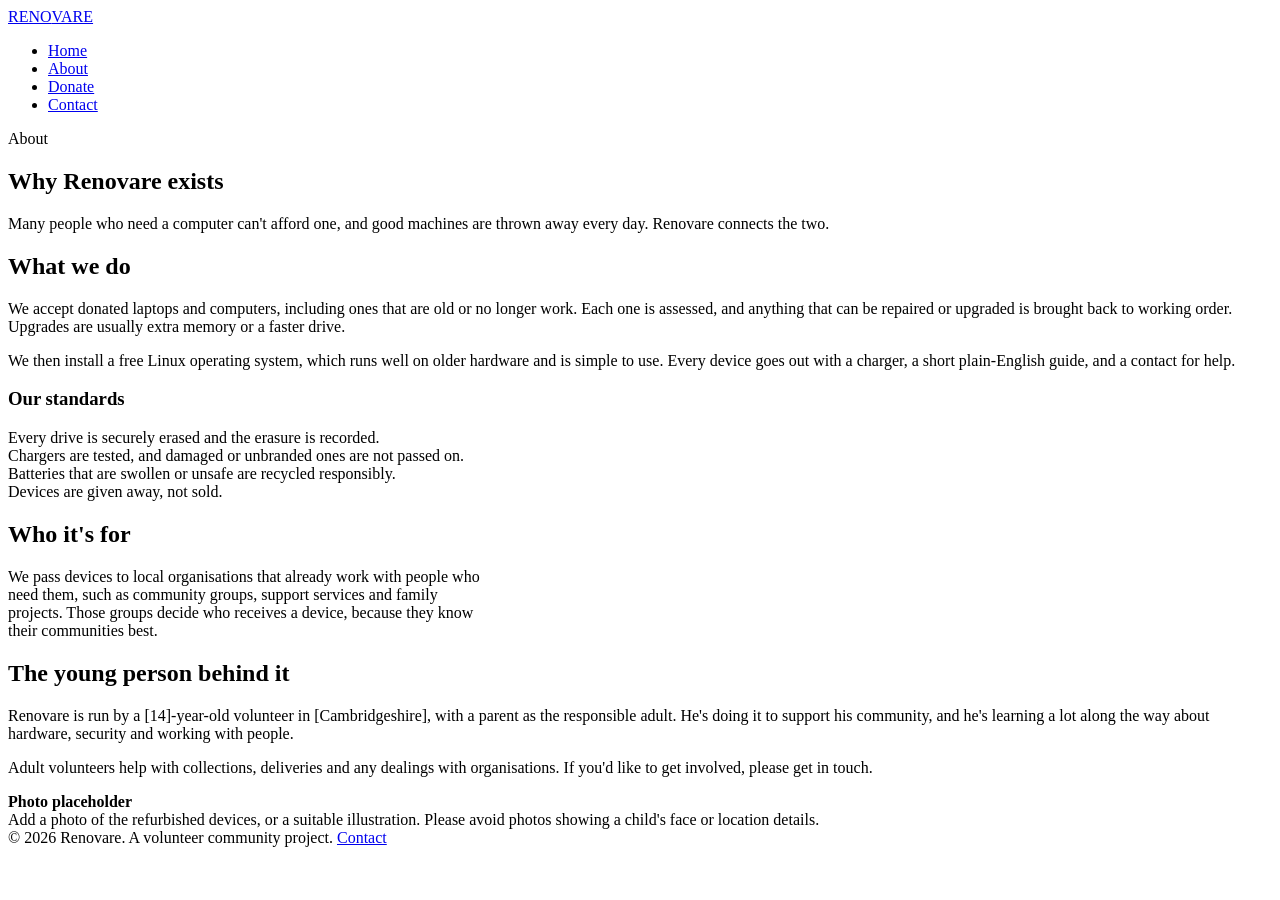
==== about.html @ c8031866 "Update age and location placeholders in about.html" ====
<!DOCTYPE html>
<html lang="en-GB">
<head>
  <meta charset="utf-8">
  <meta name="viewport" content="width=device-width, initial-scale=1">
  <title>About | Renovare</title>
  <meta name="description" content="About Renovare, a volunteer project refurbishing donated computers for people who need them.">
  <link rel="stylesheet" href="css/style.css">
</head>
<body>
<header class="site">
  <div class="wrap">
    <a href="index.html" class="logo">RENO<span>VARE</span></a>
    <nav>
      <ul>
        <li><a href="index.html">Home</a></li>
        <li><a href="about.html" aria-current="page">About</a></li>
        <li><a href="donate.html">Donate</a></li>
        <li><a href="contact.html">Contact</a></li>
      </ul>
    </nav>
  </div>
</header>

<main>
  <div class="wrap page-head">
    <p class="eyebrow">About</p>
    <h2>Why Renovare exists</h2>
    <p>Many people who need a computer can't afford one, and good machines are thrown away every day. Renovare connects the two.</p>
  </div>

  <section>
    <div class="wrap split">
      <div>
        <h2>What we do</h2>
        <p>We accept donated laptops and computers, including ones that are old or no longer work. Each one is assessed, and anything that can be repaired or upgraded is brought back to working order. Upgrades are usually extra memory or a faster drive.</p>
        <p style="margin-top:16px">We then install a free Linux operating system, which runs well on older hardware and is simple to use. Every device goes out with a charger, a short plain-English guide, and a contact for help.</p>
      </div>
      <div class="card">
        <h3>Our standards</h3>
        <p style="margin-top:12px">Every drive is securely erased and the erasure is recorded.<br>Chargers are tested, and damaged or unbranded ones are not passed on.<br>Batteries that are swollen or unsafe are recycled responsibly.<br>Devices are given away, not sold.</p>
      </div>
    </div>
  </section>

  <section>
    <div class="wrap">
      <h2>Who it's for</h2>
      <p style="max-width:60ch">We pass devices to local organisations that already work with people who need them, such as community groups, support services and family projects. Those groups decide who receives a device, because they know their communities best.</p>
    </div>
  </section>

  <section>
    <div class="wrap split">
      <div>
        <h2>The young person behind it</h2>
        <p>Renovare is run by a <span class="placeholder">[14]</span>-year-old volunteer in <span class="placeholder">[Cambridgeshire]</span>, with a parent as the responsible adult. He's doing it to support his community, and he's learning a lot along the way about hardware, security and working with people.</p>
        <p style="margin-top:16px">Adult volunteers help with collections, deliveries and any dealings with organisations. If you'd like to get involved, please get in touch.</p>
      </div>
      <div class="note">
        <strong>Photo placeholder</strong><br>
        Add a photo of the refurbished devices, or a suitable illustration. Please avoid photos showing a child's face or location details.
      </div>
    </div>
  </section>
</main>

<footer class="site">
  <div class="wrap">
    <span>&copy; 2026 Renovare. A volunteer community project.</span>
    <span><a href="contact.html">Contact</a></span>
  </div>
</footer>
</body>
</html>
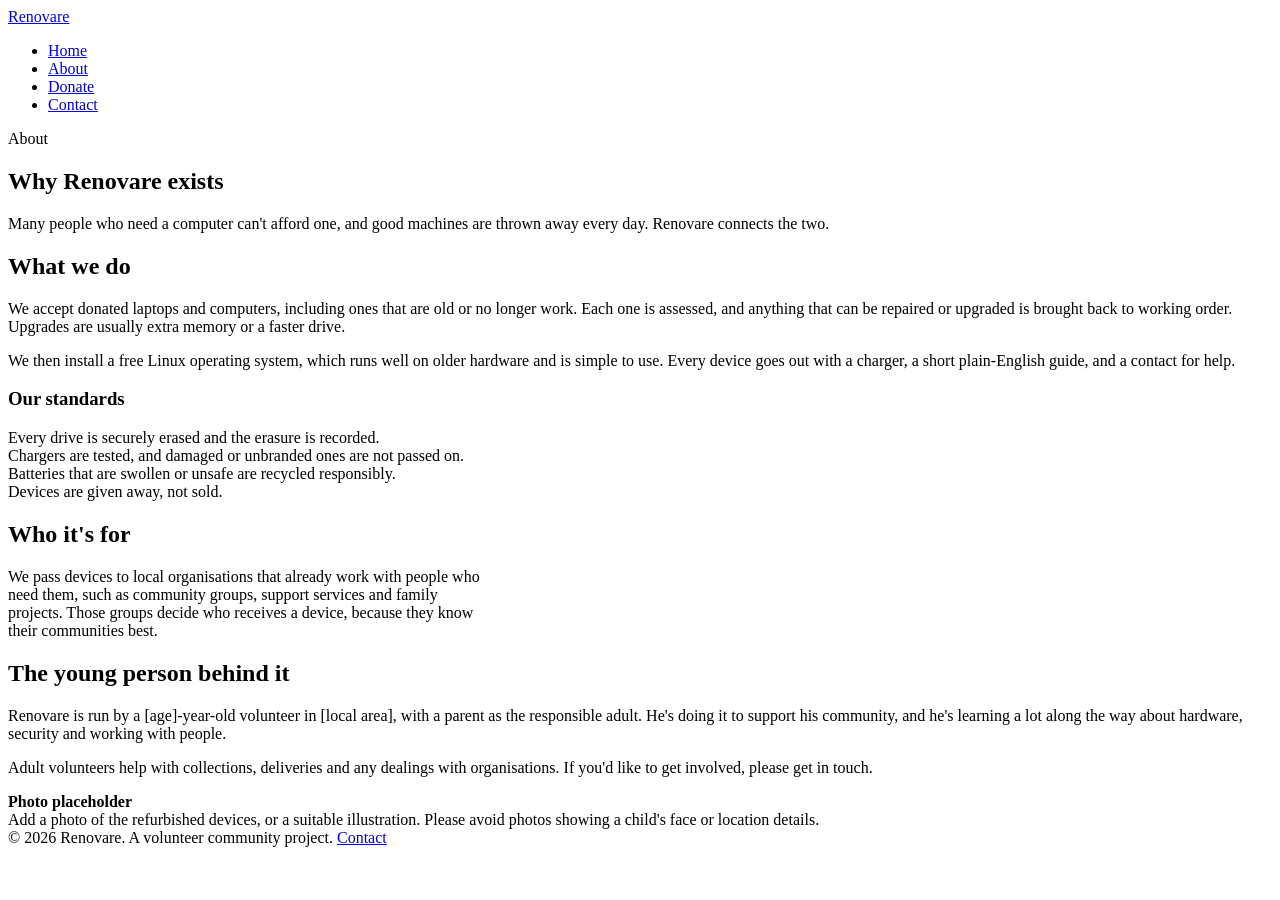
==== commit 25e3b63e: "Add files via upload" ====
--- a/about.html
+++ b/about.html
@@ -10,7 +10,7 @@
 <body>
 <header class="site">
   <div class="wrap">
-    <a href="index.html" class="logo">RENO<span>VARE</span></a>
+    <a href="index.html" class="logo">Reno<span>vare</span></a>
     <nav>
       <ul>
         <li><a href="index.html">Home</a></li>
@@ -54,7 +54,7 @@
     <div class="wrap split">
       <div>
         <h2>The young person behind it</h2>
-        <p>Renovare is run by a <span class="placeholder">[14]</span>-year-old volunteer in <span class="placeholder">[Cambridgeshire]</span>, with a parent as the responsible adult. He's doing it to support his community, and he's learning a lot along the way about hardware, security and working with people.</p>
+        <p>Renovare is run by a <span class="placeholder">[age]</span>-year-old volunteer in <span class="placeholder">[local area]</span>, with a parent as the responsible adult. He's doing it to support his community, and he's learning a lot along the way about hardware, security and working with people.</p>
         <p style="margin-top:16px">Adult volunteers help with collections, deliveries and any dealings with organisations. If you'd like to get involved, please get in touch.</p>
       </div>
       <div class="note">
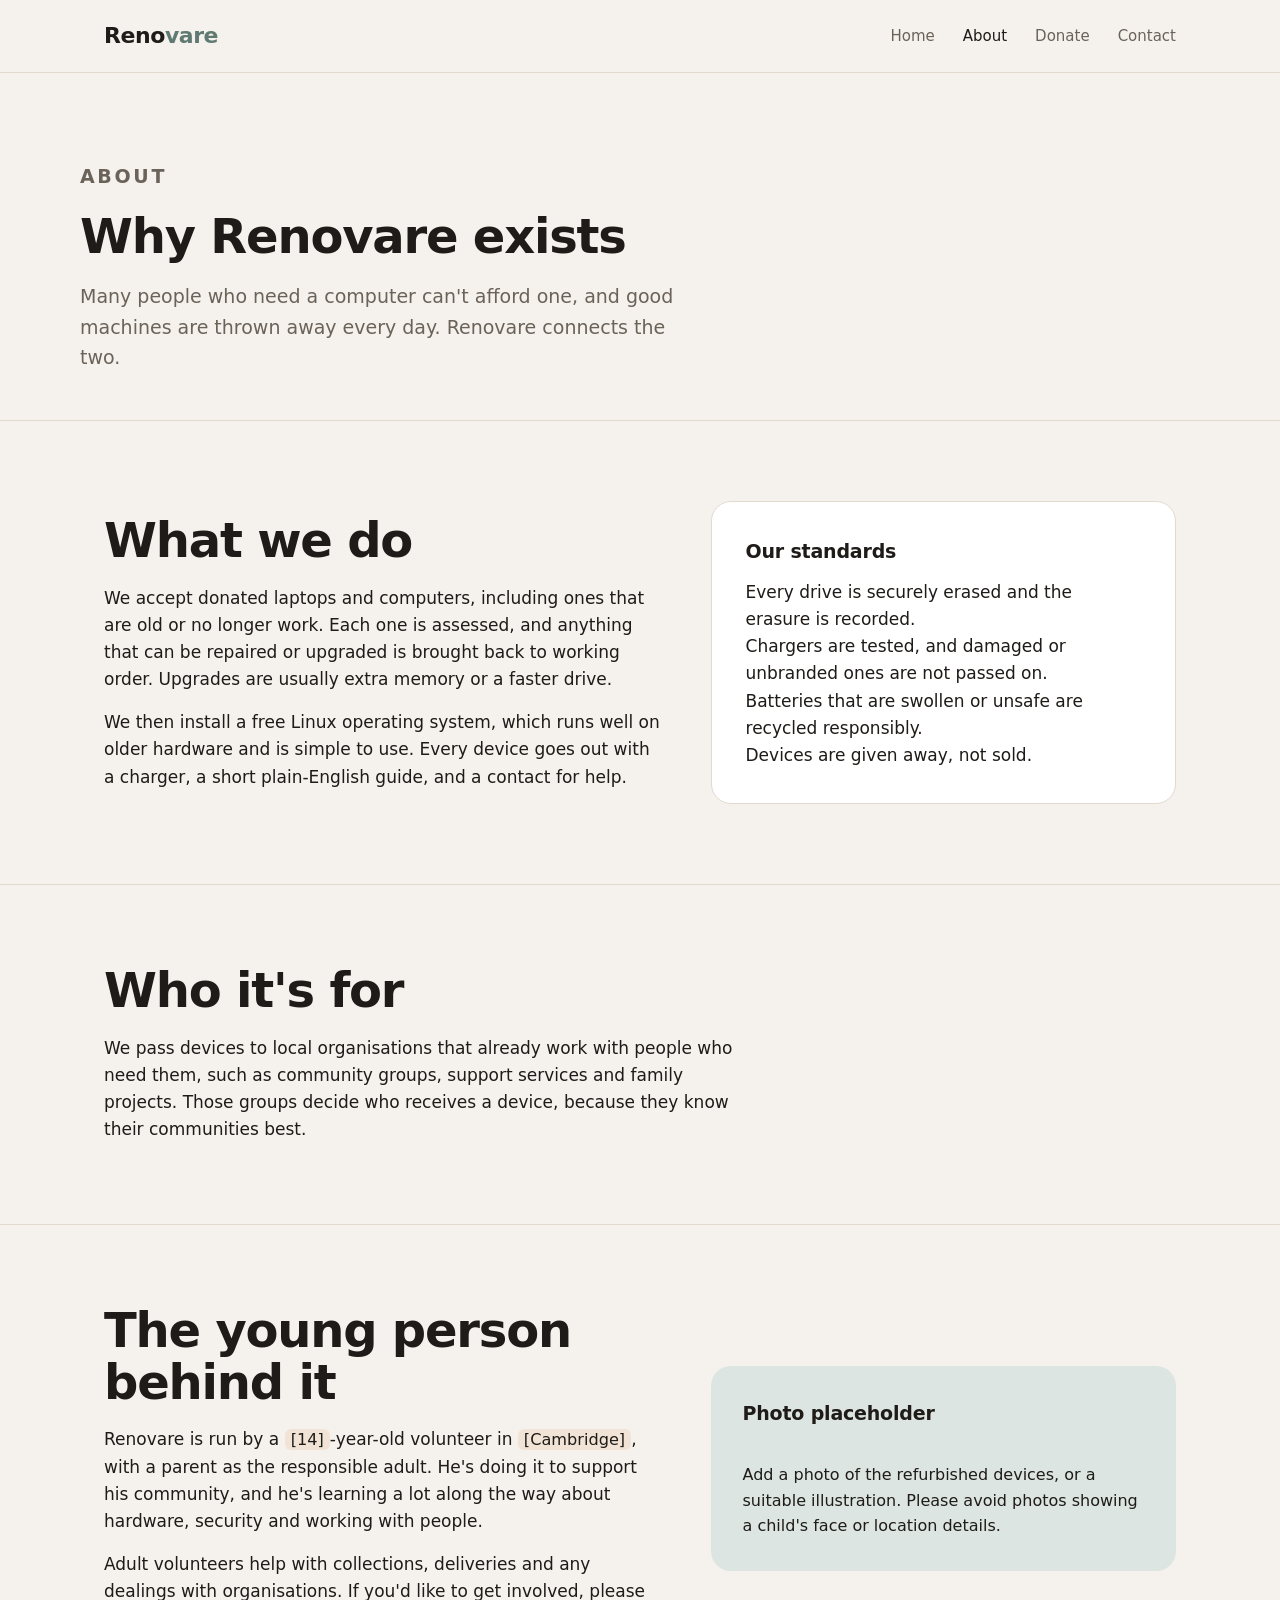
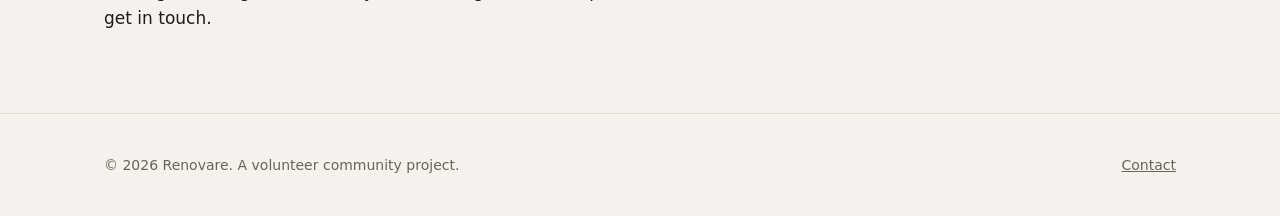
==== commit f316164a: "Update age and location placeholders in about.html" ====
--- a/about.html
+++ b/about.html
@@ -54,7 +54,7 @@
     <div class="wrap split">
       <div>
         <h2>The young person behind it</h2>
-        <p>Renovare is run by a <span class="placeholder">[age]</span>-year-old volunteer in <span class="placeholder">[local area]</span>, with a parent as the responsible adult. He's doing it to support his community, and he's learning a lot along the way about hardware, security and working with people.</p>
+        <p>Renovare is run by a <span class="placeholder">[14]</span>-year-old volunteer in <span class="placeholder">[Cambridge]</span>, with a parent as the responsible adult. He's doing it to support his community, and he's learning a lot along the way about hardware, security and working with people.</p>
         <p style="margin-top:16px">Adult volunteers help with collections, deliveries and any dealings with organisations. If you'd like to get involved, please get in touch.</p>
       </div>
       <div class="note">
--- a/css/style.css
+++ b/css/style.css
@@ -0,0 +1,163 @@
+:root {
+  --bg: #F5F2ED;
+  --surface: #FFFFFF;
+  --ink: #1E1B18;
+  --muted: #6B635A;
+  --accent: #5F7A72;
+  --accent-soft: #DCE5E1;
+  --warm: #EAE3D9;
+  --line: #E2DACF;
+  --radius: 20px;
+  --max: 1120px;
+}
+* { box-sizing: border-box; margin: 0; padding: 0; }
+html { scroll-behavior: smooth; }
+body {
+  font-family: "Inter", system-ui, -apple-system, "Segoe UI", Helvetica, Arial, sans-serif;
+  background: var(--bg);
+  color: var(--ink);
+  line-height: 1.6;
+  font-size: 17px;
+  -webkit-font-smoothing: antialiased;
+}
+img { max-width: 100%; display: block; }
+a { color: var(--ink); }
+.wrap { max-width: var(--max); margin: 0 auto; padding: 0 24px; }
+
+/* Header */
+header.site {
+  position: sticky; top: 0; z-index: 10;
+  background: rgba(245, 242, 237, 0.92);
+  backdrop-filter: blur(10px);
+  border-bottom: 1px solid var(--line);
+}
+header.site .wrap {
+  display: flex; align-items: center; justify-content: space-between;
+  height: 72px;
+}
+.logo {
+  font-weight: 800; font-size: 22px; letter-spacing: -0.02em;
+  text-decoration: none; color: var(--ink);
+}
+.logo span { color: var(--accent); }
+nav ul { list-style: none; display: flex; gap: 28px; }
+nav a {
+  text-decoration: none; color: var(--muted);
+  font-size: 15px; font-weight: 500;
+}
+nav a:hover, nav a[aria-current="page"] { color: var(--ink); }
+
+/* Type */
+.eyebrow {
+  font-size: 13px; font-weight: 600; letter-spacing: 0.14em;
+  text-transform: uppercase; color: var(--accent); margin-bottom: 20px;
+}
+h1 {
+  font-size: clamp(46px, 7vw, 84px);
+  font-weight: 800; letter-spacing: -0.035em; line-height: 0.98;
+  max-width: 11ch; margin-bottom: 28px;
+}
+h2 {
+  font-size: clamp(30px, 4.5vw, 48px);
+  font-weight: 800; letter-spacing: -0.025em; line-height: 1.08;
+  margin-bottom: 18px;
+}
+h3 { font-size: 19px; font-weight: 700; letter-spacing: -0.01em; margin-bottom: 8px; }
+p + p { margin-top: 16px; }
+.lead { font-size: 20px; color: var(--muted); max-width: 42ch; margin-bottom: 36px; }
+
+/* Buttons */
+.btn {
+  display: inline-block; padding: 14px 26px; border-radius: 999px;
+  text-decoration: none; font-weight: 600; font-size: 15px;
+  background: var(--ink); color: #fff; transition: opacity 0.2s;
+  border: 1px solid var(--ink);
+}
+.btn:hover { opacity: 0.85; }
+.btn.ghost { background: transparent; color: var(--ink); }
+.btn-row { display: flex; flex-wrap: wrap; gap: 12px; }
+
+/* Hero */
+.hero { padding: 88px 0 72px; }
+.hero-grid { display: grid; gap: 56px; grid-template-columns: 1fr; align-items: center; }
+@media (min-width: 880px) { .hero-grid { grid-template-columns: 1.1fr 0.9fr; } }
+
+.device {
+  background: var(--surface); border: 1px solid var(--line);
+  border-radius: 28px; padding: 28px;
+}
+.device-screen {
+  background: linear-gradient(160deg, var(--accent-soft), var(--warm));
+  border-radius: 14px; aspect-ratio: 16 / 10;
+  display: flex; flex-direction: column; align-items: center; justify-content: center;
+  gap: 10px; color: var(--muted); text-align: center; padding: 24px;
+}
+.device-screen strong { color: var(--ink); font-size: 22px; letter-spacing: -0.02em; }
+.device-base {
+  height: 12px; margin: 0 -8px; background: #D8CFC2;
+  border-radius: 0 0 14px 14px;
+}
+.device-meta {
+  display: flex; justify-content: space-between; margin-top: 18px;
+  font-size: 14px; color: var(--muted);
+}
+.device-meta b { color: var(--ink); font-weight: 600; }
+
+/* Chips */
+.chips { display: flex; flex-wrap: wrap; gap: 10px; margin-top: 56px; }
+.chips span {
+  border: 1px solid var(--ink); border-radius: 999px;
+  padding: 8px 16px; font-size: 14px; font-weight: 500;
+}
+.chips span.on { background: var(--accent-soft); border-color: var(--accent-soft); }
+
+/* Sections */
+section { padding: 80px 0; border-top: 1px solid var(--line); }
+.grid {
+  display: grid; gap: 20px;
+  grid-template-columns: repeat(auto-fit, minmax(240px, 1fr));
+}
+.card {
+  background: var(--surface); border-radius: var(--radius);
+  padding: 34px; border: 1px solid var(--line);
+}
+.step-num {
+  font-size: 14px; font-weight: 700; color: var(--accent);
+  letter-spacing: 0.08em; margin-bottom: 36px;
+}
+.split { display: grid; gap: 48px; grid-template-columns: 1fr; }
+@media (min-width: 860px) { .split { grid-template-columns: 1.2fr 1fr; align-items: center; } }
+
+.note {
+  background: var(--accent-soft); border-radius: var(--radius);
+  padding: 32px; font-size: 16px;
+}
+.note strong { display: block; font-size: 19px; margin-bottom: 8px; letter-spacing: -0.01em; }
+.placeholder {
+  background: #F1E4D6; padding: 1px 6px; border-radius: 6px; font-size: 0.95em;
+}
+
+/* Inner pages */
+.page-head { padding: 88px 0 48px; }
+.page-head p { color: var(--muted); max-width: 52ch; font-size: 19px; }
+
+/* Footer */
+footer.site { border-top: 1px solid var(--line); padding: 40px 0; color: var(--muted); font-size: 14px; }
+footer.site .wrap { display: flex; justify-content: space-between; flex-wrap: wrap; gap: 16px; }
+footer.site a { color: var(--muted); }
+
+/* Contact form */
+form.contact { display: grid; gap: 18px; max-width: 560px; }
+form.contact label { display: grid; gap: 6px; font-size: 14px; font-weight: 500; color: var(--muted); }
+form.contact input, form.contact textarea {
+  font: inherit; font-size: 16px; padding: 14px 16px; border-radius: 14px;
+  border: 1px solid var(--line); background: var(--surface); color: var(--ink);
+}
+form.contact textarea { min-height: 140px; resize: vertical; }
+
+@media (max-width: 640px) {
+  nav ul { gap: 16px; }
+  nav a { font-size: 14px; }
+  .hero { padding: 56px 0 48px; }
+  section { padding: 56px 0; }
+}
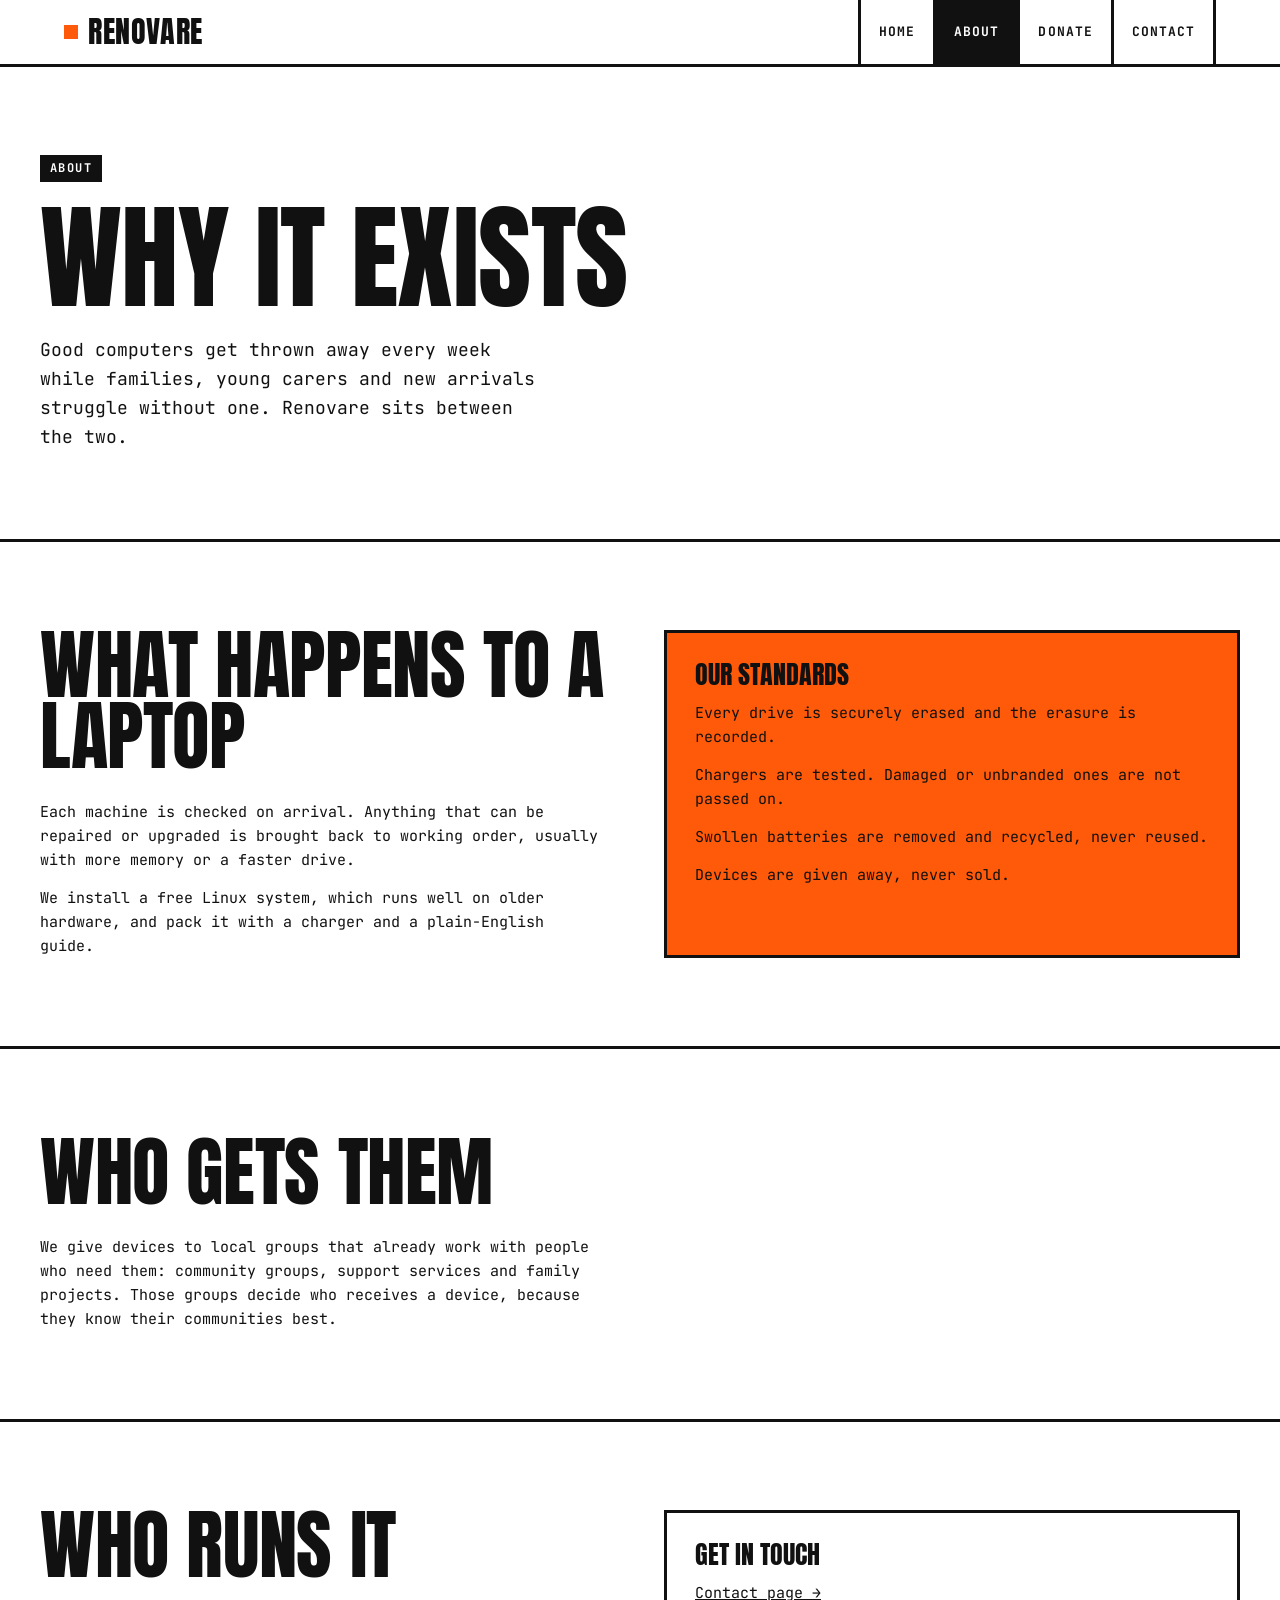
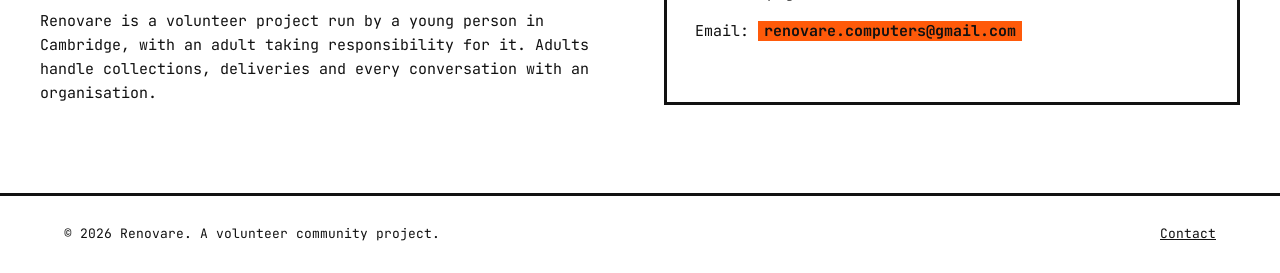
==== commit 8533fe89: "Add files via upload" ====
--- a/about.html
+++ b/about.html
@@ -4,13 +4,16 @@
   <meta charset="utf-8">
   <meta name="viewport" content="width=device-width, initial-scale=1">
   <title>About | Renovare</title>
-  <meta name="description" content="About Renovare, a volunteer project refurbishing donated computers for people who need them.">
+  <meta name="description" content="About Renovare, a volunteer project refurbishing donated computers in Cambridge.">
+  <link rel="preconnect" href="https://fonts.googleapis.com">
+  <link rel="preconnect" href="https://fonts.gstatic.com" crossorigin>
+  <link href="https://fonts.googleapis.com/css2?family=Anton&family=JetBrains+Mono:wght@400;700&display=swap" rel="stylesheet">
   <link rel="stylesheet" href="css/style.css">
 </head>
 <body>
 <header class="site">
   <div class="wrap">
-    <a href="index.html" class="logo">Reno<span>vare</span></a>
+    <a href="index.html" class="logo"><i></i>Renovare</a>
     <nav>
       <ul>
         <li><a href="index.html">Home</a></li>
@@ -23,43 +26,48 @@
 </header>
 
 <main>
-  <div class="wrap page-head">
-    <p class="eyebrow">About</p>
-    <h2>Why Renovare exists</h2>
-    <p>Many people who need a computer can't afford one, and good machines are thrown away every day. Renovare connects the two.</p>
-  </div>
+  <section class="block">
+    <div class="wrap pad">
+      <span class="kicker">About</span>
+      <h1 class="display" style="font-size:clamp(56px,9vw,120px)">Why it exists</h1>
+      <p class="lead">Good computers get thrown away every week while families, young carers and new arrivals struggle without one. Renovare sits between the two.</p>
+    </div>
+  </section>
 
-  <section>
-    <div class="wrap split">
+  <section class="block">
+    <div class="wrap pad two">
       <div>
-        <h2>What we do</h2>
-        <p>We accept donated laptops and computers, including ones that are old or no longer work. Each one is assessed, and anything that can be repaired or upgraded is brought back to working order. Upgrades are usually extra memory or a faster drive.</p>
-        <p style="margin-top:16px">We then install a free Linux operating system, which runs well on older hardware and is simple to use. Every device goes out with a charger, a short plain-English guide, and a contact for help.</p>
+        <h2 class="display">What happens to a laptop</h2>
+        <p>Each machine is checked on arrival. Anything that can be repaired or upgraded is brought back to working order, usually with more memory or a faster drive.</p>
+        <p>We install a free Linux system, which runs well on older hardware, and pack it with a charger and a plain-English guide.</p>
       </div>
-      <div class="card">
+      <div class="box hi">
         <h3>Our standards</h3>
-        <p style="margin-top:12px">Every drive is securely erased and the erasure is recorded.<br>Chargers are tested, and damaged or unbranded ones are not passed on.<br>Batteries that are swollen or unsafe are recycled responsibly.<br>Devices are given away, not sold.</p>
+        <p style="margin-top:14px">Every drive is securely erased and the erasure is recorded.</p>
+        <p>Chargers are tested. Damaged or unbranded ones are not passed on.</p>
+        <p>Swollen batteries are removed and recycled, never reused.</p>
+        <p>Devices are given away, never sold.</p>
       </div>
     </div>
   </section>
 
-  <section>
-    <div class="wrap">
-      <h2>Who it's for</h2>
-      <p style="max-width:60ch">We pass devices to local organisations that already work with people who need them, such as community groups, support services and family projects. Those groups decide who receives a device, because they know their communities best.</p>
+  <section class="block">
+    <div class="wrap pad">
+      <h2 class="display">Who gets them</h2>
+      <p>We give devices to local groups that already work with people who need them: community groups, support services and family projects. Those groups decide who receives a device, because they know their communities best.</p>
     </div>
   </section>
 
-  <section>
-    <div class="wrap split">
+  <section class="block">
+    <div class="wrap pad two">
       <div>
-        <h2>The young person behind it</h2>
-        <p>Renovare is run by a <span class="placeholder">[14]</span>-year-old volunteer in <span class="placeholder">[Cambridge]</span>, with a parent as the responsible adult. He's doing it to support his community, and he's learning a lot along the way about hardware, security and working with people.</p>
-        <p style="margin-top:16px">Adult volunteers help with collections, deliveries and any dealings with organisations. If you'd like to get involved, please get in touch.</p>
+        <h2 class="display">Who runs it</h2>
+        <p>Renovare is a volunteer project run by a young person in Cambridge, with an adult taking responsibility for it. Adults handle collections, deliveries and every conversation with an organisation.</p>
       </div>
-      <div class="note">
-        <strong>Photo placeholder</strong><br>
-        Add a photo of the refurbished devices, or a suitable illustration. Please avoid photos showing a child's face or location details.
+      <div class="box">
+        <h3>Get in touch</h3>
+        <p style="margin-top:14px"><a href="contact.html">Contact page &rarr;</a></p>
+        <p>Email: <span class="placeholder">renovare.computers@gmail.com</span></p>
       </div>
     </div>
   </section>
@@ -68,7 +76,7 @@
 <footer class="site">
   <div class="wrap">
     <span>&copy; 2026 Renovare. A volunteer community project.</span>
-    <span><a href="contact.html">Contact</a></span>
+    <a href="contact.html">Contact</a>
   </div>
 </footer>
 </body>
--- a/css/style.css
+++ b/css/style.css
@@ -1,163 +1,117 @@
 :root {
-  --bg: #F5F2ED;
-  --surface: #FFFFFF;
-  --ink: #1E1B18;
-  --muted: #6B635A;
-  --accent: #5F7A72;
-  --accent-soft: #DCE5E1;
-  --warm: #EAE3D9;
-  --line: #E2DACF;
-  --radius: 20px;
-  --max: 1120px;
+  --paper: #FFFFFF;
+  --ink: #111111;
+  --mute: #5E5E5E;
+  --rule: #111111;
+  --hi: #FF5A0A;
+  --hi-ink: #111111;
 }
 * { box-sizing: border-box; margin: 0; padding: 0; }
 html { scroll-behavior: smooth; }
 body {
-  font-family: "Inter", system-ui, -apple-system, "Segoe UI", Helvetica, Arial, sans-serif;
-  background: var(--bg);
-  color: var(--ink);
-  line-height: 1.6;
-  font-size: 17px;
+  background: var(--paper); color: var(--ink);
+  font-family: "JetBrains Mono", ui-monospace, Menlo, Consolas, monospace;
+  font-size: 15px; line-height: 1.6;
   -webkit-font-smoothing: antialiased;
 }
-img { max-width: 100%; display: block; }
 a { color: var(--ink); }
-.wrap { max-width: var(--max); margin: 0 auto; padding: 0 24px; }
+.wrap { max-width: 1200px; margin: 0 auto; padding: 0 24px; }
 
-/* Header */
-header.site {
-  position: sticky; top: 0; z-index: 10;
-  background: rgba(245, 242, 237, 0.92);
-  backdrop-filter: blur(10px);
-  border-bottom: 1px solid var(--line);
+/* Header: heavy rule, no soft shadows */
+header.site { border-bottom: 3px solid var(--rule); background: var(--paper); position: sticky; top: 0; z-index: 10; }
+header.site .wrap { display: flex; align-items: stretch; justify-content: space-between; height: 64px; }
+.logo {
+  font-family: "Anton", Impact, sans-serif; font-size: 30px; text-transform: uppercase;
+  letter-spacing: 0.02em; text-decoration: none; display: flex; align-items: center;
 }
-header.site .wrap {
-  display: flex; align-items: center; justify-content: space-between;
-  height: 72px;
+.logo i { display: inline-block; width: 14px; height: 14px; background: var(--hi); margin-right: 10px; }
+nav ul { list-style: none; display: flex; height: 100%; }
+nav li { display: flex; }
+nav a {
+  display: flex; align-items: center; padding: 0 18px; text-decoration: none;
+  text-transform: uppercase; font-size: 13px; letter-spacing: 0.08em; font-weight: 700;
+  border-left: 3px solid var(--rule);
 }
-.logo {
-  font-weight: 800; font-size: 22px; letter-spacing: -0.02em;
-  text-decoration: none; color: var(--ink);
-}
-.logo span { color: var(--accent); }
-nav ul { list-style: none; display: flex; gap: 28px; }
-nav a {
-  text-decoration: none; color: var(--muted);
-  font-size: 15px; font-weight: 500;
-}
-nav a:hover, nav a[aria-current="page"] { color: var(--ink); }
+nav a:hover, nav a[aria-current="page"] { background: var(--ink); color: var(--paper); }
+nav li:last-child a { border-right: 3px solid var(--rule); }
 
 /* Type */
-.eyebrow {
-  font-size: 13px; font-weight: 600; letter-spacing: 0.14em;
-  text-transform: uppercase; color: var(--accent); margin-bottom: 20px;
+.display {
+  font-family: "Anton", Impact, sans-serif; text-transform: uppercase;
+  font-weight: 400; line-height: 0.92; letter-spacing: -0.005em;
 }
-h1 {
-  font-size: clamp(46px, 7vw, 84px);
-  font-weight: 800; letter-spacing: -0.035em; line-height: 0.98;
-  max-width: 11ch; margin-bottom: 28px;
+h1.display { font-size: clamp(56px, 11vw, 150px); }
+h2.display { font-size: clamp(40px, 6vw, 84px); margin-bottom: 28px; }
+h3 { font-family: "Anton", Impact, sans-serif; font-weight: 400; font-size: 26px; text-transform: uppercase; line-height: 1; margin-bottom: 10px; }
+.kicker {
+  display: inline-block; background: var(--ink); color: var(--paper);
+  padding: 4px 10px; font-size: 12px; font-weight: 700; letter-spacing: 0.12em; text-transform: uppercase; margin-bottom: 22px;
 }
-h2 {
-  font-size: clamp(30px, 4.5vw, 48px);
-  font-weight: 800; letter-spacing: -0.025em; line-height: 1.08;
-  margin-bottom: 18px;
-}
-h3 { font-size: 19px; font-weight: 700; letter-spacing: -0.01em; margin-bottom: 8px; }
-p + p { margin-top: 16px; }
-.lead { font-size: 20px; color: var(--muted); max-width: 42ch; margin-bottom: 36px; }
+p { max-width: 62ch; }
+p + p { margin-top: 14px; }
+.lead { font-size: 18px; max-width: 46ch; margin-top: 26px; }
+.muted { color: var(--mute); }
 
 /* Buttons */
 .btn {
-  display: inline-block; padding: 14px 26px; border-radius: 999px;
-  text-decoration: none; font-weight: 600; font-size: 15px;
-  background: var(--ink); color: #fff; transition: opacity 0.2s;
-  border: 1px solid var(--ink);
+  display: inline-block; padding: 16px 26px; background: var(--hi); color: var(--hi-ink);
+  border: 3px solid var(--ink); text-decoration: none; font-weight: 700;
+  text-transform: uppercase; letter-spacing: 0.06em; font-size: 14px;
 }
-.btn:hover { opacity: 0.85; }
-.btn.ghost { background: transparent; color: var(--ink); }
-.btn-row { display: flex; flex-wrap: wrap; gap: 12px; }
+.btn:hover { background: var(--ink); color: var(--paper); }
+.btn.line { background: transparent; color: var(--ink); }
+.btn.line:hover { background: var(--ink); color: var(--paper); }
+.btn-row { display: flex; flex-wrap: wrap; gap: 14px; margin-top: 34px; }
 
 /* Hero */
-.hero { padding: 88px 0 72px; }
-.hero-grid { display: grid; gap: 56px; grid-template-columns: 1fr; align-items: center; }
-@media (min-width: 880px) { .hero-grid { grid-template-columns: 1.1fr 0.9fr; } }
+.hero { padding: 72px 0 56px; border-bottom: 3px solid var(--rule); }
+.hero .rule { height: 3px; background: var(--rule); margin-top: 48px; }
 
-.device {
-  background: var(--surface); border: 1px solid var(--line);
-  border-radius: 28px; padding: 28px;
+/* Scroll film */
+.film { height: 400vh; position: relative; }
+.stage { position: sticky; top: 0; height: 100vh; display: grid; grid-template-rows: 1fr auto; padding: 24px 0 28px; }
+.stage-svg { width: 100%; height: 100%; min-height: 0; }
+.caption { display: flex; justify-content: space-between; align-items: center; border-top: 3px solid var(--rule); padding-top: 14px; font-size: 14px; font-weight: 700; text-transform: uppercase; letter-spacing: 0.06em; }
+.caption .num { background: var(--hi); padding: 2px 8px; border: 2px solid var(--ink); }
+.progress { height: 6px; background: #E5E5E5; margin-top: 14px; }
+.progress i { display: block; height: 100%; width: 0; background: var(--hi); }
+
+/* Blocks */
+section.block { border-bottom: 3px solid var(--rule); }
+.pad { padding: 88px 0; }
+.rows { border-top: 3px solid var(--rule); }
+.row { display: grid; grid-template-columns: 110px 1fr; gap: 24px; padding: 28px 0; border-bottom: 1px solid var(--rule); }
+.row .n { font-family: "Anton", Impact, sans-serif; font-size: 44px; line-height: 1; color: var(--hi); }
+@media (max-width: 640px) { .row { grid-template-columns: 1fr; gap: 6px; } }
+
+.band { background: var(--hi); color: var(--ink); padding: 72px 0; border-bottom: 3px solid var(--rule); }
+.band .display { font-size: clamp(44px, 8vw, 110px); }
+
+.two { display: grid; gap: 48px; grid-template-columns: 1fr; }
+@media (min-width: 860px) { .two { grid-template-columns: 1fr 1fr; } }
+
+.box { border: 3px solid var(--ink); padding: 28px; }
+.box.hi { background: var(--hi); }
+.tag { display: inline-block; border: 2px solid var(--ink); padding: 2px 8px; font-size: 12px; font-weight: 700; text-transform: uppercase; margin: 0 6px 6px 0; }
+.placeholder { background: var(--hi); padding: 0 6px; font-weight: 700; }
+
+/* Forms */
+form.contact { display: grid; gap: 20px; max-width: 560px; }
+form.contact label { display: grid; gap: 8px; font-size: 13px; font-weight: 700; text-transform: uppercase; letter-spacing: 0.06em; }
+form.contact input, form.contact textarea {
+  font: inherit; font-size: 15px; padding: 14px; background: var(--paper); color: var(--ink);
+  border: 3px solid var(--ink); border-radius: 0;
 }
-.device-screen {
-  background: linear-gradient(160deg, var(--accent-soft), var(--warm));
-  border-radius: 14px; aspect-ratio: 16 / 10;
-  display: flex; flex-direction: column; align-items: center; justify-content: center;
-  gap: 10px; color: var(--muted); text-align: center; padding: 24px;
-}
-.device-screen strong { color: var(--ink); font-size: 22px; letter-spacing: -0.02em; }
-.device-base {
-  height: 12px; margin: 0 -8px; background: #D8CFC2;
-  border-radius: 0 0 14px 14px;
-}
-.device-meta {
-  display: flex; justify-content: space-between; margin-top: 18px;
-  font-size: 14px; color: var(--muted);
-}
-.device-meta b { color: var(--ink); font-weight: 600; }
-
-/* Chips */
-.chips { display: flex; flex-wrap: wrap; gap: 10px; margin-top: 56px; }
-.chips span {
-  border: 1px solid var(--ink); border-radius: 999px;
-  padding: 8px 16px; font-size: 14px; font-weight: 500;
-}
-.chips span.on { background: var(--accent-soft); border-color: var(--accent-soft); }
-
-/* Sections */
-section { padding: 80px 0; border-top: 1px solid var(--line); }
-.grid {
-  display: grid; gap: 20px;
-  grid-template-columns: repeat(auto-fit, minmax(240px, 1fr));
-}
-.card {
-  background: var(--surface); border-radius: var(--radius);
-  padding: 34px; border: 1px solid var(--line);
-}
-.step-num {
-  font-size: 14px; font-weight: 700; color: var(--accent);
-  letter-spacing: 0.08em; margin-bottom: 36px;
-}
-.split { display: grid; gap: 48px; grid-template-columns: 1fr; }
-@media (min-width: 860px) { .split { grid-template-columns: 1.2fr 1fr; align-items: center; } }
-
-.note {
-  background: var(--accent-soft); border-radius: var(--radius);
-  padding: 32px; font-size: 16px;
-}
-.note strong { display: block; font-size: 19px; margin-bottom: 8px; letter-spacing: -0.01em; }
-.placeholder {
-  background: #F1E4D6; padding: 1px 6px; border-radius: 6px; font-size: 0.95em;
-}
-
-/* Inner pages */
-.page-head { padding: 88px 0 48px; }
-.page-head p { color: var(--muted); max-width: 52ch; font-size: 19px; }
+form.contact input:focus, form.contact textarea:focus { outline: none; background: #FFF1E8; }
+form.contact textarea { min-height: 150px; resize: vertical; }
 
 /* Footer */
-footer.site { border-top: 1px solid var(--line); padding: 40px 0; color: var(--muted); font-size: 14px; }
-footer.site .wrap { display: flex; justify-content: space-between; flex-wrap: wrap; gap: 16px; }
-footer.site a { color: var(--muted); }
-
-/* Contact form */
-form.contact { display: grid; gap: 18px; max-width: 560px; }
-form.contact label { display: grid; gap: 6px; font-size: 14px; font-weight: 500; color: var(--muted); }
-form.contact input, form.contact textarea {
-  font: inherit; font-size: 16px; padding: 14px 16px; border-radius: 14px;
-  border: 1px solid var(--line); background: var(--surface); color: var(--ink);
-}
-form.contact textarea { min-height: 140px; resize: vertical; }
+footer.site { padding: 28px 0; font-size: 13px; }
+footer.site .wrap { display: flex; justify-content: space-between; flex-wrap: wrap; gap: 12px; }
 
 @media (max-width: 640px) {
-  nav ul { gap: 16px; }
-  nav a { font-size: 14px; }
-  .hero { padding: 56px 0 48px; }
-  section { padding: 56px 0; }
+  nav a { padding: 0 10px; font-size: 11px; }
+  .logo { font-size: 24px; }
+  .pad { padding: 56px 0; }
 }
+@media (prefers-reduced-motion: reduce) { html { scroll-behavior: auto; } }
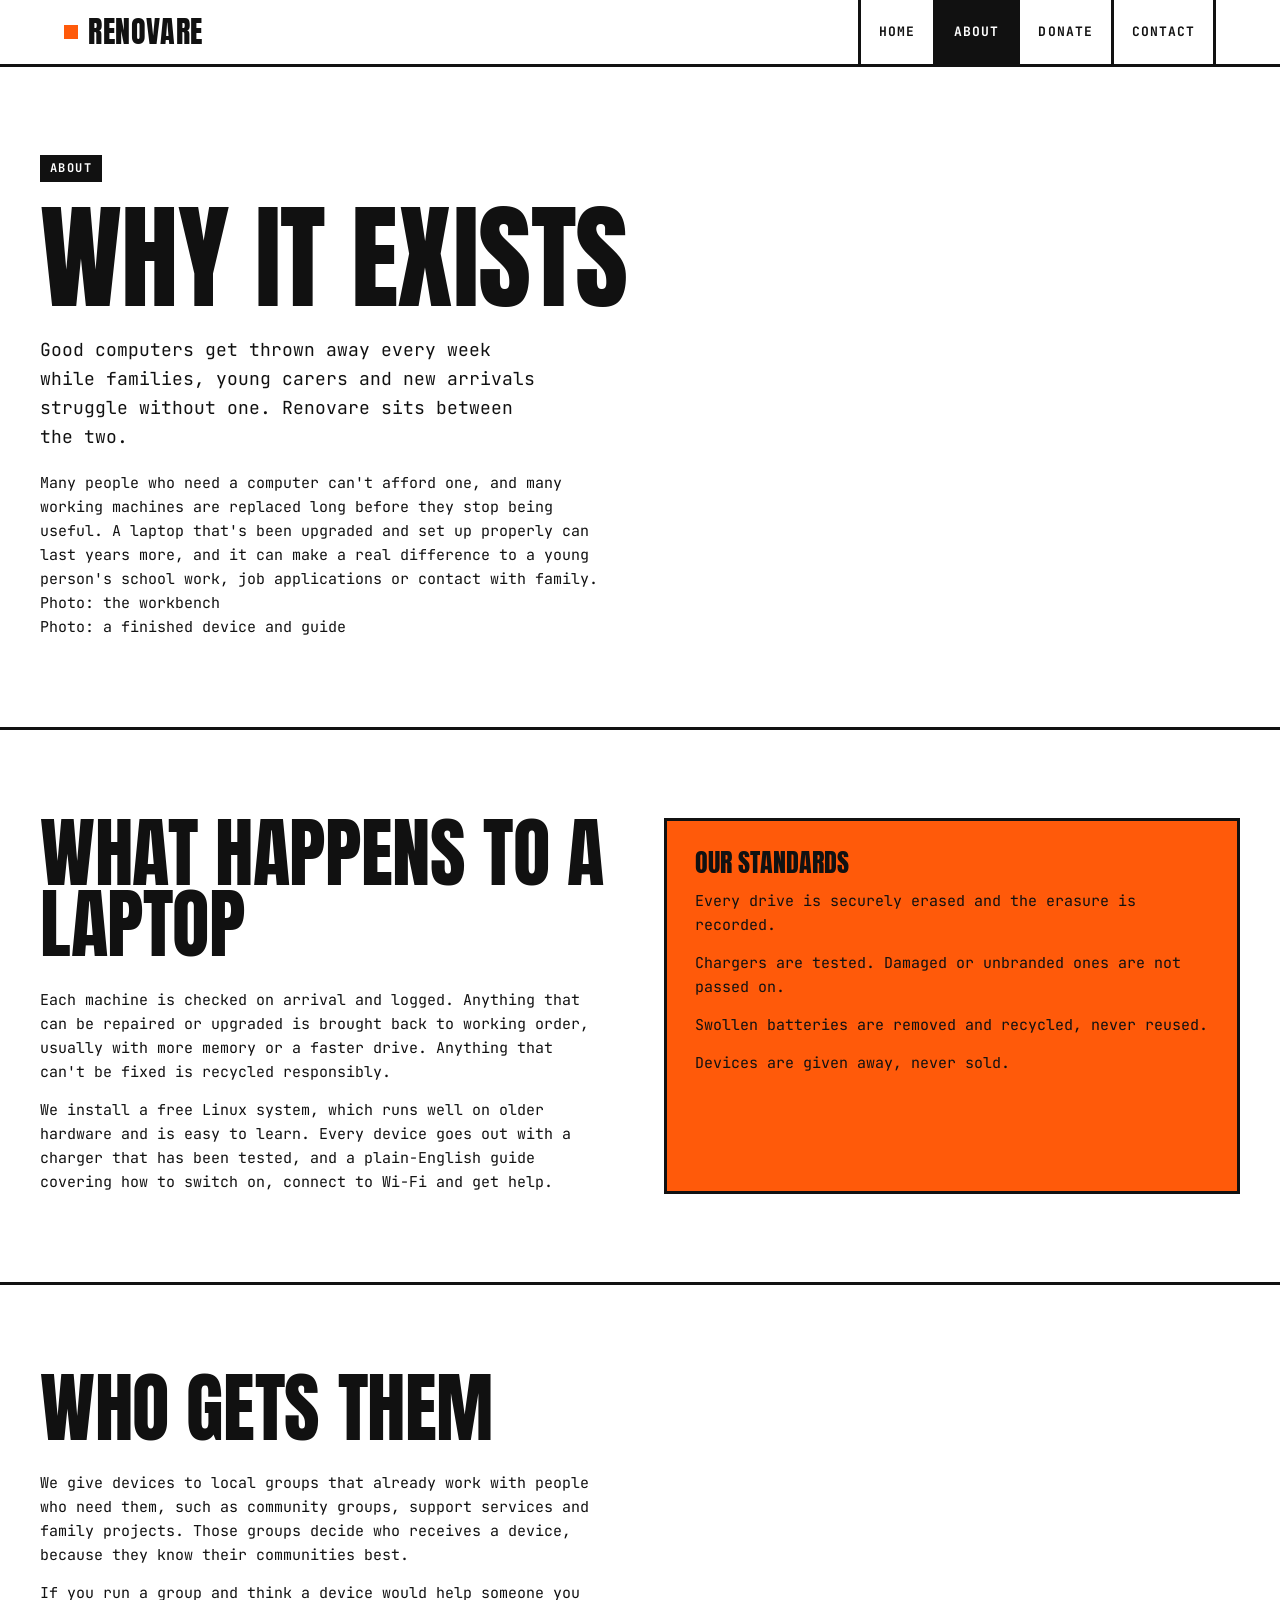
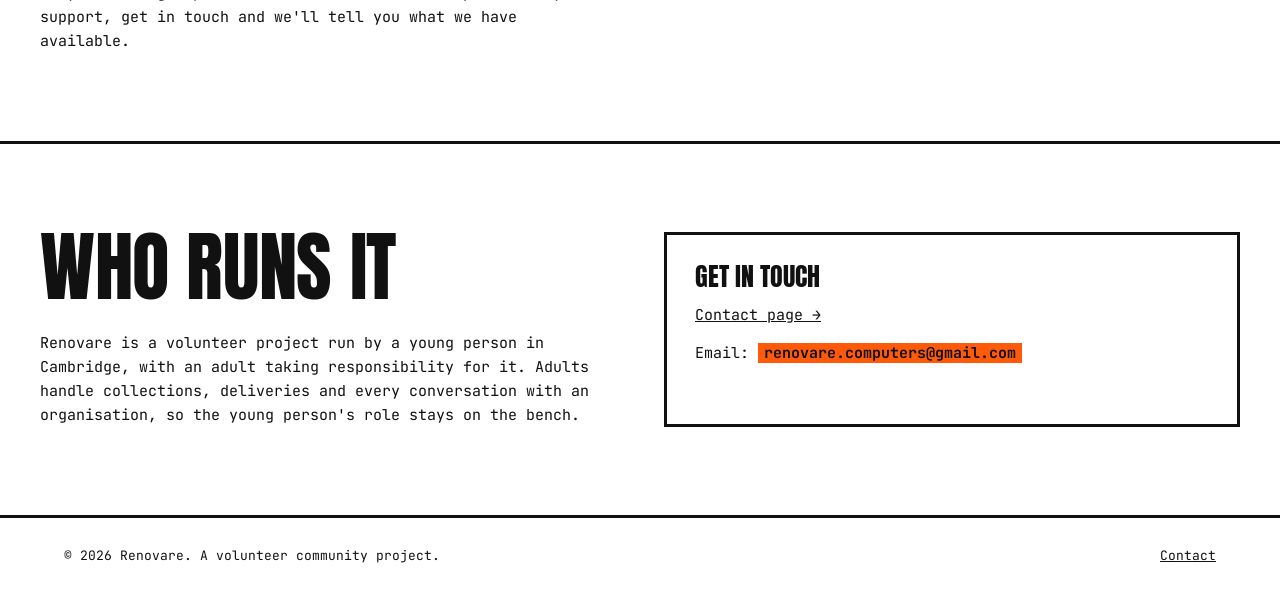
==== commit e9b7c332: "Add files via upload" ====
--- a/about.html
+++ b/about.html
@@ -31,6 +31,11 @@
       <span class="kicker">About</span>
       <h1 class="display" style="font-size:clamp(56px,9vw,120px)">Why it exists</h1>
       <p class="lead">Good computers get thrown away every week while families, young carers and new arrivals struggle without one. Renovare sits between the two.</p>
+      <p style="margin-top:20px">Many people who need a computer can't afford one, and many working machines are replaced long before they stop being useful. A laptop that's been upgraded and set up properly can last years more, and it can make a real difference to a young person's school work, job applications or contact with family.</p>
+      <div class="photo-row">
+        <div class="photo-slot">Photo: the workbench</div>
+        <div class="photo-slot">Photo: a finished device and guide</div>
+      </div>
     </div>
   </section>
 
@@ -38,8 +43,8 @@
     <div class="wrap pad two">
       <div>
         <h2 class="display">What happens to a laptop</h2>
-        <p>Each machine is checked on arrival. Anything that can be repaired or upgraded is brought back to working order, usually with more memory or a faster drive.</p>
-        <p>We install a free Linux system, which runs well on older hardware, and pack it with a charger and a plain-English guide.</p>
+        <p>Each machine is checked on arrival and logged. Anything that can be repaired or upgraded is brought back to working order, usually with more memory or a faster drive. Anything that can't be fixed is recycled responsibly.</p>
+        <p>We install a free Linux system, which runs well on older hardware and is easy to learn. Every device goes out with a charger that has been tested, and a plain-English guide covering how to switch on, connect to Wi-Fi and get help.</p>
       </div>
       <div class="box hi">
         <h3>Our standards</h3>
@@ -54,7 +59,8 @@
   <section class="block">
     <div class="wrap pad">
       <h2 class="display">Who gets them</h2>
-      <p>We give devices to local groups that already work with people who need them: community groups, support services and family projects. Those groups decide who receives a device, because they know their communities best.</p>
+      <p>We give devices to local groups that already work with people who need them, such as community groups, support services and family projects. Those groups decide who receives a device, because they know their communities best.</p>
+      <p>If you run a group and think a device would help someone you support, get in touch and we'll tell you what we have available.</p>
     </div>
   </section>
 
@@ -62,7 +68,7 @@
     <div class="wrap pad two">
       <div>
         <h2 class="display">Who runs it</h2>
-        <p>Renovare is a volunteer project run by a young person in Cambridge, with an adult taking responsibility for it. Adults handle collections, deliveries and every conversation with an organisation.</p>
+        <p>Renovare is a volunteer project run by a young person in Cambridge, with an adult taking responsibility for it. Adults handle collections, deliveries and every conversation with an organisation, so the young person's role stays on the bench.</p>
       </div>
       <div class="box">
         <h3>Get in touch</h3>
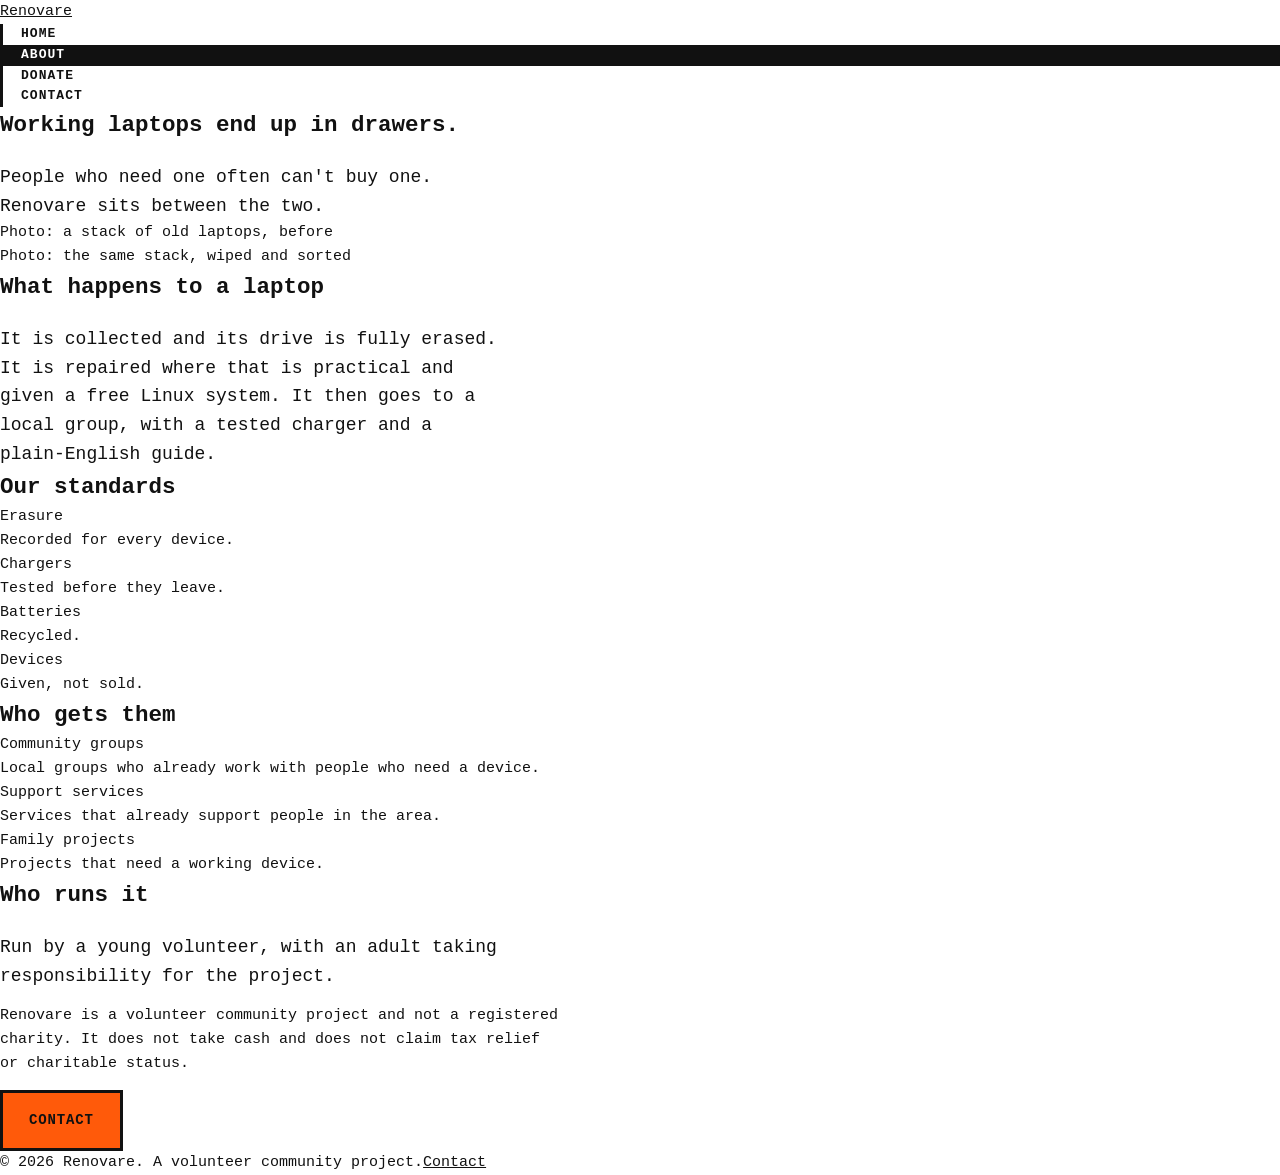
==== commit 595ecb73: "Add files via upload" ====
--- a/about.html
+++ b/about.html
@@ -1,89 +1,53 @@
-<!DOCTYPE html>
+<!doctype html>
 <html lang="en-GB">
 <head>
-  <meta charset="utf-8">
-  <meta name="viewport" content="width=device-width, initial-scale=1">
-  <title>About | Renovare</title>
-  <meta name="description" content="About Renovare, a volunteer project refurbishing donated computers in Cambridge.">
-  <link rel="preconnect" href="https://fonts.googleapis.com">
-  <link rel="preconnect" href="https://fonts.gstatic.com" crossorigin>
-  <link href="https://fonts.googleapis.com/css2?family=Anton&family=JetBrains+Mono:wght@400;700&display=swap" rel="stylesheet">
-  <link rel="stylesheet" href="css/style.css">
+<meta charset="utf-8">
+<meta name="viewport" content="width=device-width,initial-scale=1">
+<title>Renovare | About</title>
+<link rel="stylesheet" href="css/style.css">
+<link rel="preconnect" href="https://fonts.googleapis.com">
+<link rel="preconnect" href="https://fonts.gstatic.com" crossorigin>
+<link href="https://fonts.googleapis.com/css2?family=Archivo+Black&family=Space+Mono:wght@400;700&display=swap" rel="stylesheet">
 </head>
 <body>
-<header class="site">
-  <div class="wrap">
-    <a href="index.html" class="logo"><i></i>Renovare</a>
-    <nav>
-      <ul>
-        <li><a href="index.html">Home</a></li>
-        <li><a href="about.html" aria-current="page">About</a></li>
-        <li><a href="donate.html">Donate</a></li>
-        <li><a href="contact.html">Contact</a></li>
-      </ul>
-    </nav>
-  </div>
+<header>
+<a class="mark" href="index.html"><i></i>Renovare</a>
+<nav aria-label="Main"><a href="index.html">Home</a><a href="about.html" aria-current="page">About</a><a href="donate.html">Donate</a><a href="contact.html">Contact</a></nav>
 </header>
-
 <main>
-  <section class="block">
-    <div class="wrap pad">
-      <span class="kicker">About</span>
-      <h1 class="display" style="font-size:clamp(56px,9vw,120px)">Why it exists</h1>
-      <p class="lead">Good computers get thrown away every week while families, young carers and new arrivals struggle without one. Renovare sits between the two.</p>
-      <p style="margin-top:20px">Many people who need a computer can't afford one, and many working machines are replaced long before they stop being useful. A laptop that's been upgraded and set up properly can last years more, and it can make a real difference to a young person's school work, job applications or contact with family.</p>
-      <div class="photo-row">
-        <div class="photo-slot">Photo: the workbench</div>
-        <div class="photo-slot">Photo: a finished device and guide</div>
-      </div>
-    </div>
-  </section>
-
-  <section class="block">
-    <div class="wrap pad two">
-      <div>
-        <h2 class="display">What happens to a laptop</h2>
-        <p>Each machine is checked on arrival and logged. Anything that can be repaired or upgraded is brought back to working order, usually with more memory or a faster drive. Anything that can't be fixed is recycled responsibly.</p>
-        <p>We install a free Linux system, which runs well on older hardware and is easy to learn. Every device goes out with a charger that has been tested, and a plain-English guide covering how to switch on, connect to Wi-Fi and get help.</p>
-      </div>
-      <div class="box hi">
-        <h3>Our standards</h3>
-        <p style="margin-top:14px">Every drive is securely erased and the erasure is recorded.</p>
-        <p>Chargers are tested. Damaged or unbranded ones are not passed on.</p>
-        <p>Swollen batteries are removed and recycled, never reused.</p>
-        <p>Devices are given away, never sold.</p>
-      </div>
-    </div>
-  </section>
-
-  <section class="block">
-    <div class="wrap pad">
-      <h2 class="display">Who gets them</h2>
-      <p>We give devices to local groups that already work with people who need them, such as community groups, support services and family projects. Those groups decide who receives a device, because they know their communities best.</p>
-      <p>If you run a group and think a device would help someone you support, get in touch and we'll tell you what we have available.</p>
-    </div>
-  </section>
-
-  <section class="block">
-    <div class="wrap pad two">
-      <div>
-        <h2 class="display">Who runs it</h2>
-        <p>Renovare is a volunteer project run by a young person in Cambridge, with an adult taking responsibility for it. Adults handle collections, deliveries and every conversation with an organisation, so the young person's role stays on the bench.</p>
-      </div>
-      <div class="box">
-        <h3>Get in touch</h3>
-        <p style="margin-top:14px"><a href="contact.html">Contact page &rarr;</a></p>
-        <p>Email: <span class="placeholder">renovare.computers@gmail.com</span></p>
-      </div>
-    </div>
-  </section>
+<section><div class="in">
+<h1>Working laptops end up in drawers.</h1>
+<p class="lead">People who need one often can't buy one. Renovare sits between the two.</p>
+<div class="pair"><div class="frame">Photo: a stack of old laptops, before</div><div class="frame">Photo: the same stack, wiped and sorted</div></div>
+</div></section>
+<section><div class="in">
+<h2>What happens to a laptop</h2>
+<p class="lead">It is collected and its drive is fully erased. It is repaired where that is practical and given a free Linux system. It then goes to a local group, with a tested charger and a plain-English guide.</p>
+</div></section>
+<section class="orb"><div class="in">
+<h2>Our standards</h2>
+<dl class="spec">
+<div><dt>Erasure</dt><dd>Recorded for every device.</dd></div>
+<div><dt>Chargers</dt><dd>Tested before they leave.</dd></div>
+<div><dt>Batteries</dt><dd>Recycled.</dd></div>
+<div><dt>Devices</dt><dd>Given, not sold.</dd></div>
+</dl>
+</div></section>
+<section><div class="in">
+<h2>Who gets them</h2>
+<dl class="spec">
+<div><dt>Community groups</dt><dd>Local groups who already work with people who need a device.</dd></div>
+<div><dt>Support services</dt><dd>Services that already support people in the area.</dd></div>
+<div><dt>Family projects</dt><dd>Projects that need a working device.</dd></div>
+</dl>
+</div></section>
+<section><div class="in">
+<h2>Who runs it</h2>
+<p class="lead">Run by a young volunteer, with an adult taking responsibility for the project.</p>
+<p>Renovare is a volunteer community project and not a registered charity. It does not take cash and does not claim tax relief or charitable status.</p>
+<p><a class="btn" href="contact.html">Contact</a></p>
+</div></section>
 </main>
-
-<footer class="site">
-  <div class="wrap">
-    <span>&copy; 2026 Renovare. A volunteer community project.</span>
-    <a href="contact.html">Contact</a>
-  </div>
-</footer>
+<footer><span>© 2026 Renovare. A volunteer community project.</span><a href="contact.html">Contact</a></footer>
 </body>
 </html>
--- a/css/style.css
+++ b/css/style.css
@@ -115,3 +115,36 @@
   .pad { padding: 56px 0; }
 }
 @media (prefers-reduced-motion: reduce) { html { scroll-behavior: auto; } }
+
+/* ---- v4 layout: tighter spacing, photo slots, split process ---- */
+.pad { padding: 48px 0; }
+.hero { padding: 48px 0 40px; border-bottom: 3px solid var(--rule); }
+.hero .rule { display: none; }
+.band { padding: 48px 0; }
+.lead { margin-top: 20px; }
+.muted { color: var(--mute); }
+
+.photo-slot {
+  aspect-ratio: 4 / 3; border: 3px dashed var(--ink); background: #F4F4F4;
+  display: flex; align-items: center; justify-content: center;
+  font-size: 13px; font-weight: 700; text-transform: uppercase; letter-spacing: 0.08em;
+  color: var(--mute); text-align: center; padding: 20px;
+}
+.photo-row { display: grid; gap: 20px; grid-template-columns: 1fr; margin-top: 28px; }
+@media (min-width: 860px) { .photo-row { grid-template-columns: 1fr 1fr; } }
+
+.process-grid { display: grid; gap: 40px; grid-template-columns: 1fr; }
+@media (min-width: 860px) { .process-grid { grid-template-columns: 1fr 1fr; gap: 56px; align-items: start; } }
+.step { border-top: 3px solid var(--ink); padding: 24px 0 32px; }
+.step.active .step-n { background: var(--hi); }
+.step-n {
+  display: inline-block; font-family: "Anton", Impact, sans-serif; font-size: 22px;
+  border: 2px solid var(--ink); padding: 2px 10px; margin-bottom: 14px;
+}
+.step h3 { font-size: 34px; margin-bottom: 14px; }
+.step p + p { margin-top: 12px; }
+.stage-panel { border: 3px solid var(--ink); min-height: 420px; display: flex; flex-direction: column; justify-content: space-between; padding: 24px; }
+@media (min-width: 860px) { .stage-panel { position: sticky; top: 90px; } }
+.stage-panel .tag { align-self: flex-start; }
+.stage-panel .stage-label { font-family: "Anton", Impact, sans-serif; font-size: 56px; text-transform: uppercase; line-height: 1; }
+.stage-panel .stage-note { font-size: 14px; color: var(--mute); }
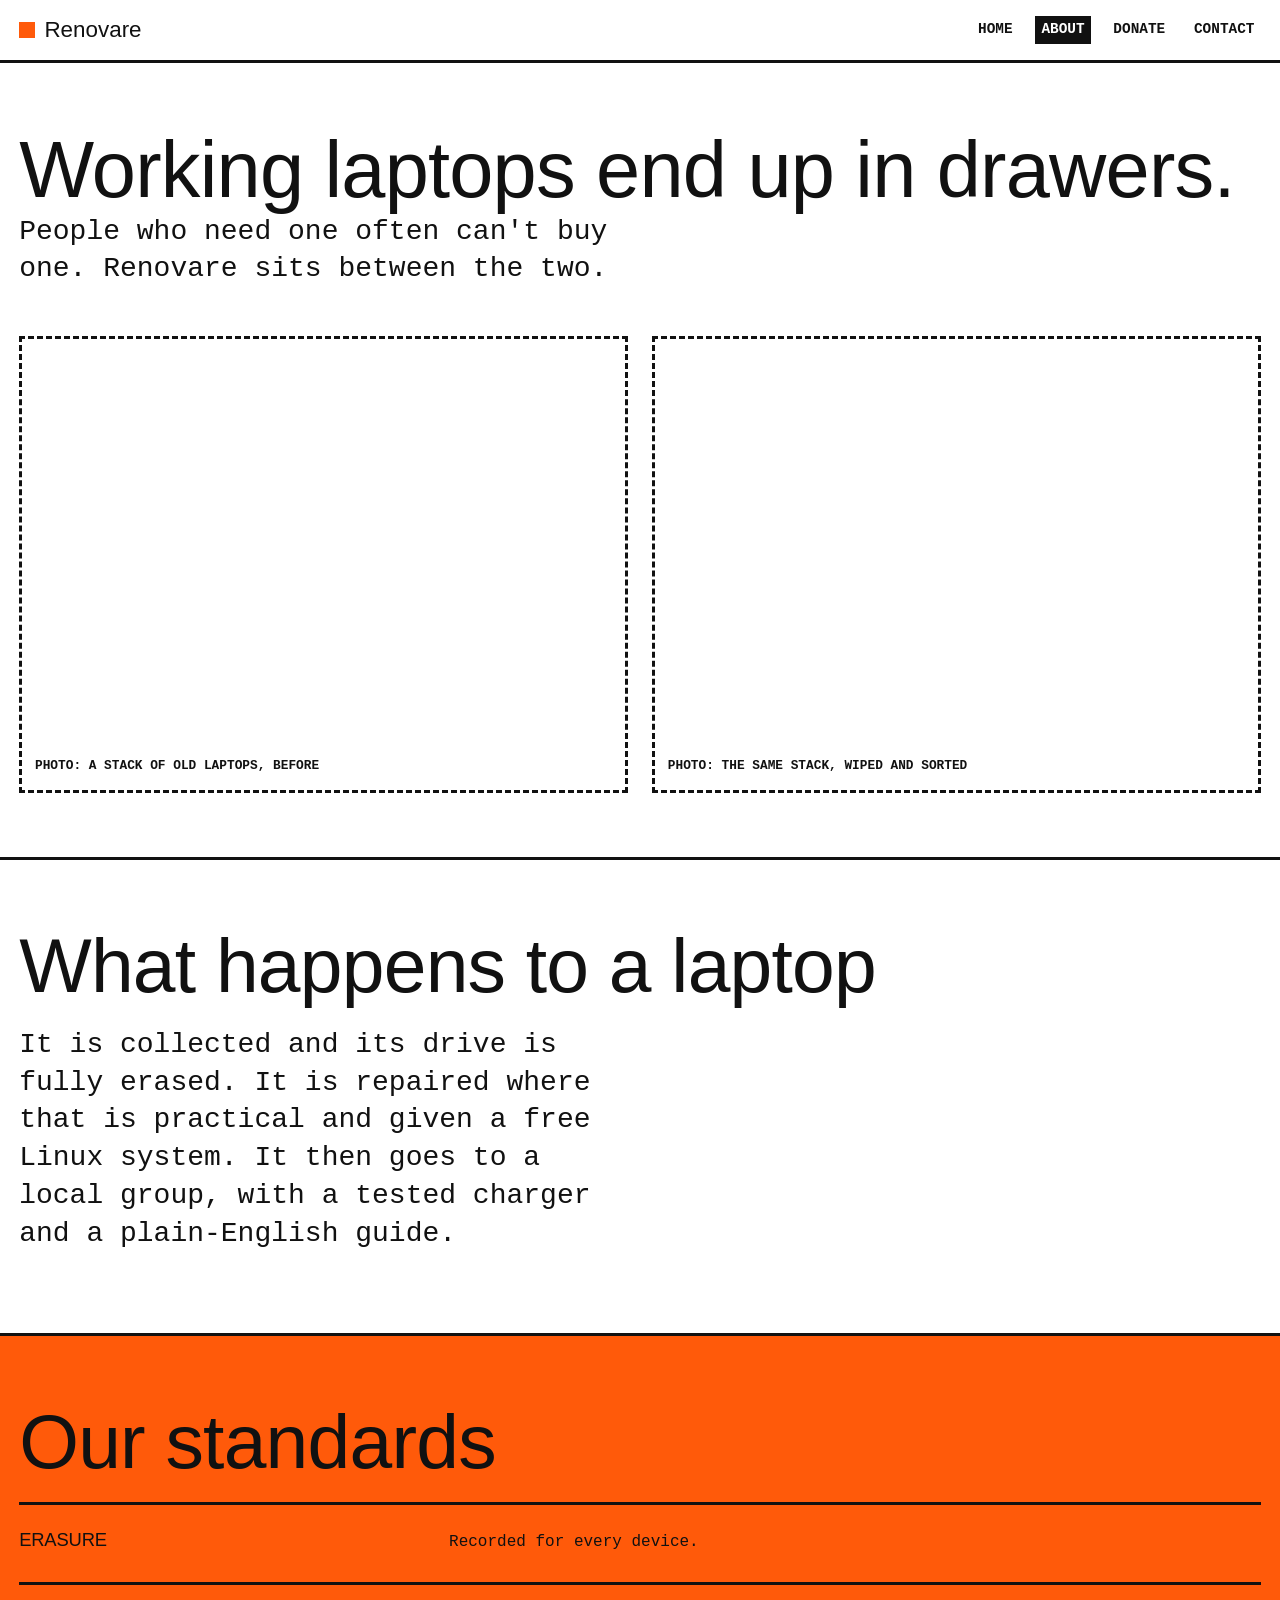
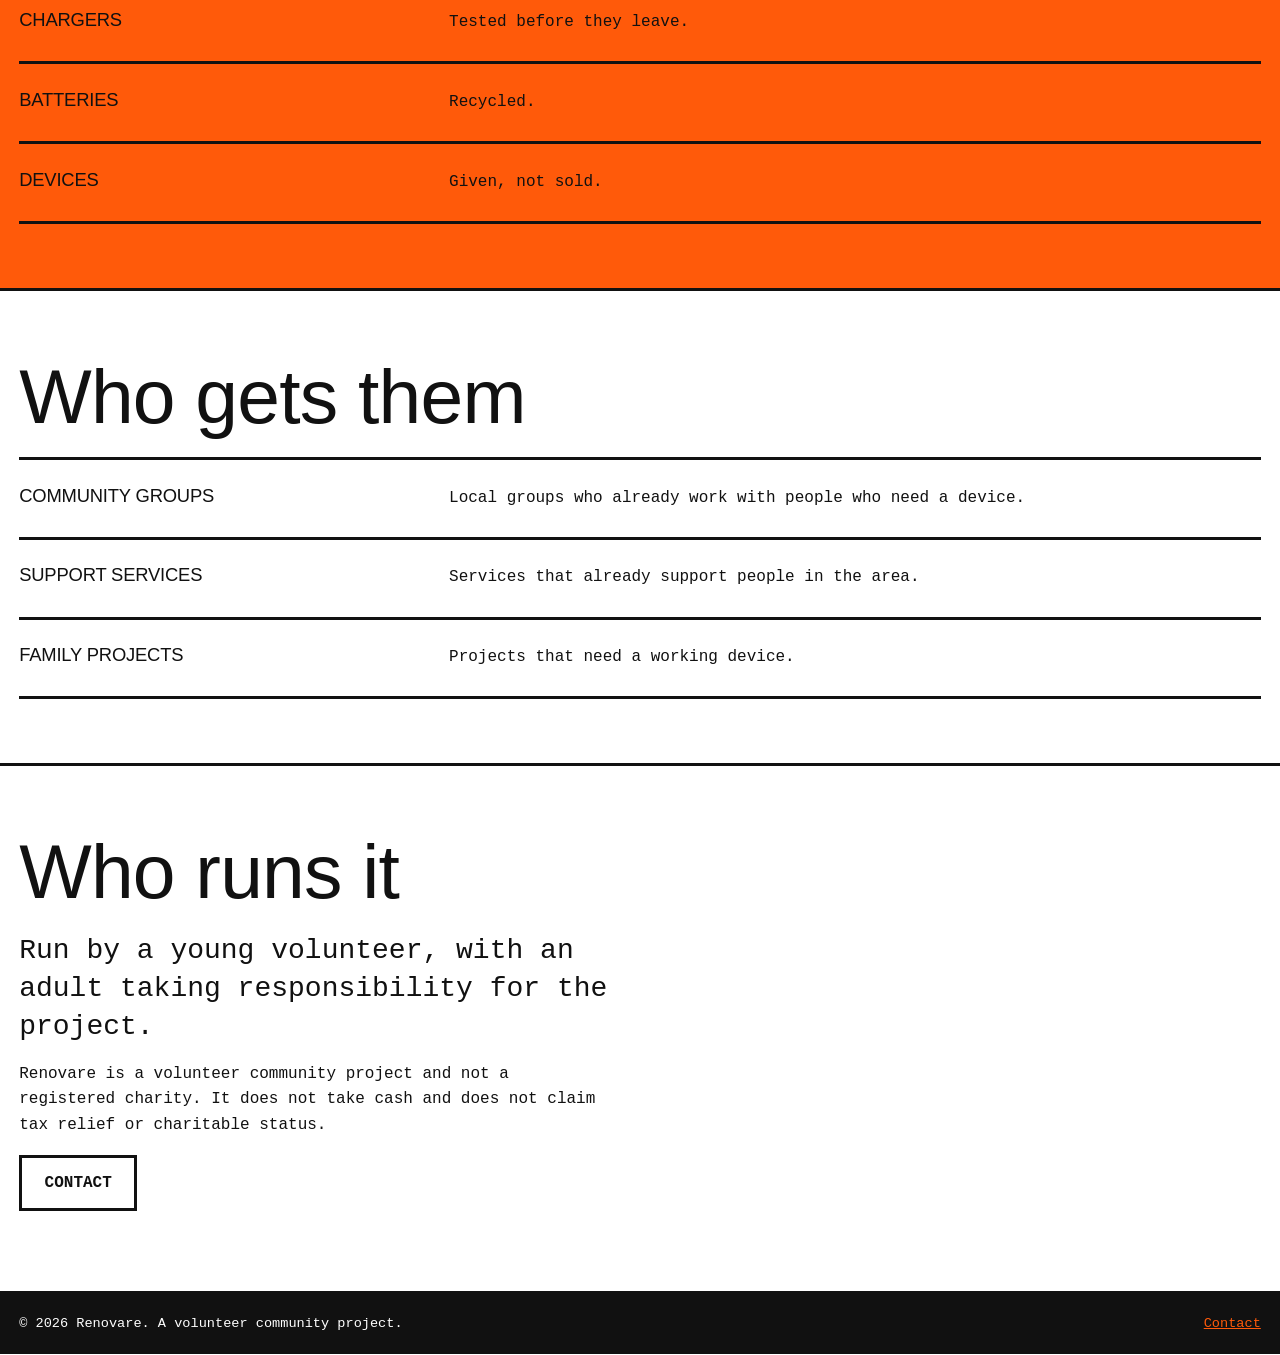
==== commit 1deed8ee: "Add files via upload" ====
--- a/about.html
+++ b/about.html
@@ -4,10 +4,99 @@
 <meta charset="utf-8">
 <meta name="viewport" content="width=device-width,initial-scale=1">
 <title>Renovare | About</title>
-<link rel="stylesheet" href="css/style.css">
+<style>
+:root{--ink:#111;--paper:#fff;--or:#FF5A0A}
+*{box-sizing:border-box;margin:0;padding:0}
+html{font:400 16px/1.6 "Space Mono",ui-monospace,monospace;color:var(--ink);background:var(--paper)}
+body{min-height:100vh;display:flex;flex-direction:column}
+a{color:inherit}
+button{font:inherit;color:inherit;background:none;border:0;padding:0;cursor:pointer}
+h1,h2,h3,dt{font-family:"Archivo Black",sans-serif;font-weight:400;line-height:1.08;letter-spacing:-.01em}
+h1{font-size:clamp(2.8rem,6.2vw,6.5rem)}
+h2{font-size:clamp(2.4rem,6vw,5.5rem);margin-bottom:1.2rem}
+h3{font-size:1.5rem;letter-spacing:0;margin-bottom:.6rem}
+p{max-width:60ch;margin-bottom:1rem}
+.vt{font-family:"VT323",monospace;font-size:1.45rem;line-height:1.05;text-transform:uppercase;letter-spacing:.03em}
+.cap{font-size:1.2rem;margin:.6rem 0 0}
+header{display:flex;flex-wrap:wrap;justify-content:space-between;align-items:center;gap:1rem;padding:1rem 1.2rem;border-bottom:3px solid var(--ink)}
+.mark{display:flex;align-items:center;gap:.6rem;font:400 1.4rem/1 "Archivo Black",sans-serif;text-decoration:none}
+.mark i{width:.7em;height:.7em;background:var(--or)}
+nav{display:flex;flex-wrap:wrap;gap:1rem;text-transform:uppercase;font-size:.9rem;font-weight:700}
+nav a{text-decoration:none;padding:.15rem .4rem}
+nav a:hover{text-decoration:underline;text-decoration-thickness:3px}
+nav a[aria-current=page]{background:var(--ink);color:var(--paper)}
+main{flex:1}
+section{border-bottom:3px solid var(--ink)}
+.in{max-width:1280px;margin:0 auto;padding:4rem 1.2rem}
+/* the drive: a grid of cells, orange = data, hollow = erased */
+.drive{display:grid;grid-template-columns:repeat(20,1fr);gap:4px;width:100%;transition:outline-color .3s}
+.c{aspect-ratio:1;background:var(--or);box-shadow:inset 0 0 0 2px var(--or);transition:background .22s}
+.drive[data-stage="2"] .c,.drive[data-stage="3"] .c,.drive[data-stage="4"] .c{background:transparent}
+.drive[data-stage="3"] .os,.drive[data-stage="4"] .os{background:var(--or)}
+.drive[data-stage="4"]{outline:3px solid var(--or);outline-offset:10px}
+/* hero */
+.hero{background:var(--ink);color:var(--paper)}
+.hgrid{display:grid;grid-template-columns:1.05fr 1fr;gap:3rem;align-items:center}
+.hero h1 span{display:block}
+.hero .l2{color:var(--or)}
+.hero .drive{cursor:pointer}
+.hero .drive:focus-visible{outline:3px solid var(--or);outline-offset:8px}
+.lead{font-size:clamp(1.25rem,2.4vw,1.75rem);line-height:1.35;max-width:36ch}
+.btns{display:flex;flex-wrap:wrap;gap:.8rem;margin-top:2rem}
+.btn{display:inline-block;padding:1rem 1.4rem;border:3px solid currentColor;font:700 1rem "Space Mono",monospace;text-transform:uppercase;text-decoration:none;color:inherit}
+.btn:hover{background:var(--ink);color:var(--paper);border-color:var(--ink)}
+.btn.solid{background:var(--or);border-color:var(--or);color:var(--ink)}
+.btn.solid:hover{background:var(--ink);border-color:var(--ink);color:var(--or)}
+.pair{display:grid;grid-template-columns:1fr 1fr;gap:1.5rem;margin-top:3rem}
+.frame{border:3px dashed currentColor;aspect-ratio:4/3;display:flex;align-items:flex-end;padding:.8rem;font-size:.8rem;text-transform:uppercase;font-weight:700}
+/* process */
+.proc{display:grid;grid-template-columns:1fr 1fr;gap:4rem;align-items:start}
+.rig{position:sticky;top:2rem}
+.rig .drive{margin:2rem 0 0;padding:0}
+.stg{min-height:70vh;padding:3rem 0;border-top:3px solid var(--ink);display:flex;flex-direction:column;justify-content:center}
+.stg:first-child{border-top:0;padding-top:0}
+.n{font-family:"Archivo Black",sans-serif;font-size:clamp(5rem,14vw,12rem);line-height:.8;margin-bottom:1rem}
+.stg[data-n="3"]{border-top:0}
+.band{background:var(--or)}
+.band .in{display:flex;flex-wrap:wrap;justify-content:space-between;align-items:center;gap:2rem}
+.band h2{margin:0}
+.spec{border-top:3px solid var(--ink)}
+.spec>div{display:grid;grid-template-columns:minmax(0,1fr) minmax(0,2fr);gap:1.5rem;padding:1.6rem 0;border-bottom:3px solid var(--ink)}
+dt{font-size:1.15rem;text-transform:uppercase}
+dd{max-width:60ch}
+.orb{background:var(--or)}
+.yn{display:grid;grid-template-columns:1fr 1fr;border-bottom:3px solid var(--ink)}
+.yn>div{padding:3rem 1.5rem}
+.yn>div+div{background:var(--ink);color:var(--paper)}
+.yn ul{list-style:none}
+.yn li{padding:.8rem 0;border-bottom:2px solid currentColor}
+.yes li::before{content:"✓  ";font-weight:700}
+.no li::before{content:"✕  ";font-weight:700;color:var(--or)}
+.big{display:inline-block;font-family:"Archivo Black",sans-serif;font-size:clamp(1.3rem,4vw,3rem);text-decoration:underline;text-decoration-thickness:4px;text-underline-offset:.15em;word-break:break-all;margin:1.5rem 0}
+.form label{display:block;text-transform:uppercase;font-weight:700;font-size:.8rem;margin-top:1.6rem}
+input,textarea{width:100%;font:inherit;color:inherit;background:transparent;border:0;border-bottom:3px solid var(--ink);padding:.6rem 0;border-radius:0}
+textarea{min-height:8rem;resize:vertical}
+input:focus,textarea:focus{outline:none;border-bottom-color:var(--or)}
+.form .btn{margin-top:2.2rem}
+footer{display:flex;flex-wrap:wrap;justify-content:space-between;gap:1rem;padding:1.2rem;background:var(--ink);color:var(--paper);font-size:.85rem}
+footer a{color:var(--or)}
+@media (max-width:860px){.hgrid,.proc,.pair,.yn,.spec>div{grid-template-columns:1fr}.rig{position:static}.yn>div+div{border-top:3px solid var(--ink)}}
+@media (prefers-reduced-motion:reduce){*{transition:none!important}}
+/* laptop */
+.lap{width:100%;height:auto;display:block;overflow:visible}
+.hero .l1{margin-bottom:.12em}
+.hero .l2{margin-top:.04em}
+.lapbtn{display:block;width:100%}
+.lapbtn:focus-visible{outline:3px solid var(--or);outline-offset:8px}
+.spin{transition:transform .9s cubic-bezier(.2,.8,.2,1)}
+.procsec .in{padding-bottom:2rem}
+.procsec .proc{padding-top:1rem}
+.stg{min-height:80vh}
+
+</style>
 <link rel="preconnect" href="https://fonts.googleapis.com">
 <link rel="preconnect" href="https://fonts.gstatic.com" crossorigin>
-<link href="https://fonts.googleapis.com/css2?family=Archivo+Black&family=Space+Mono:wght@400;700&display=swap" rel="stylesheet">
+<link href="https://fonts.googleapis.com/css2?family=Archivo+Black&family=Space+Mono:wght@400;700&family=VT323&display=swap" rel="stylesheet">
 </head>
 <body>
 <header>
